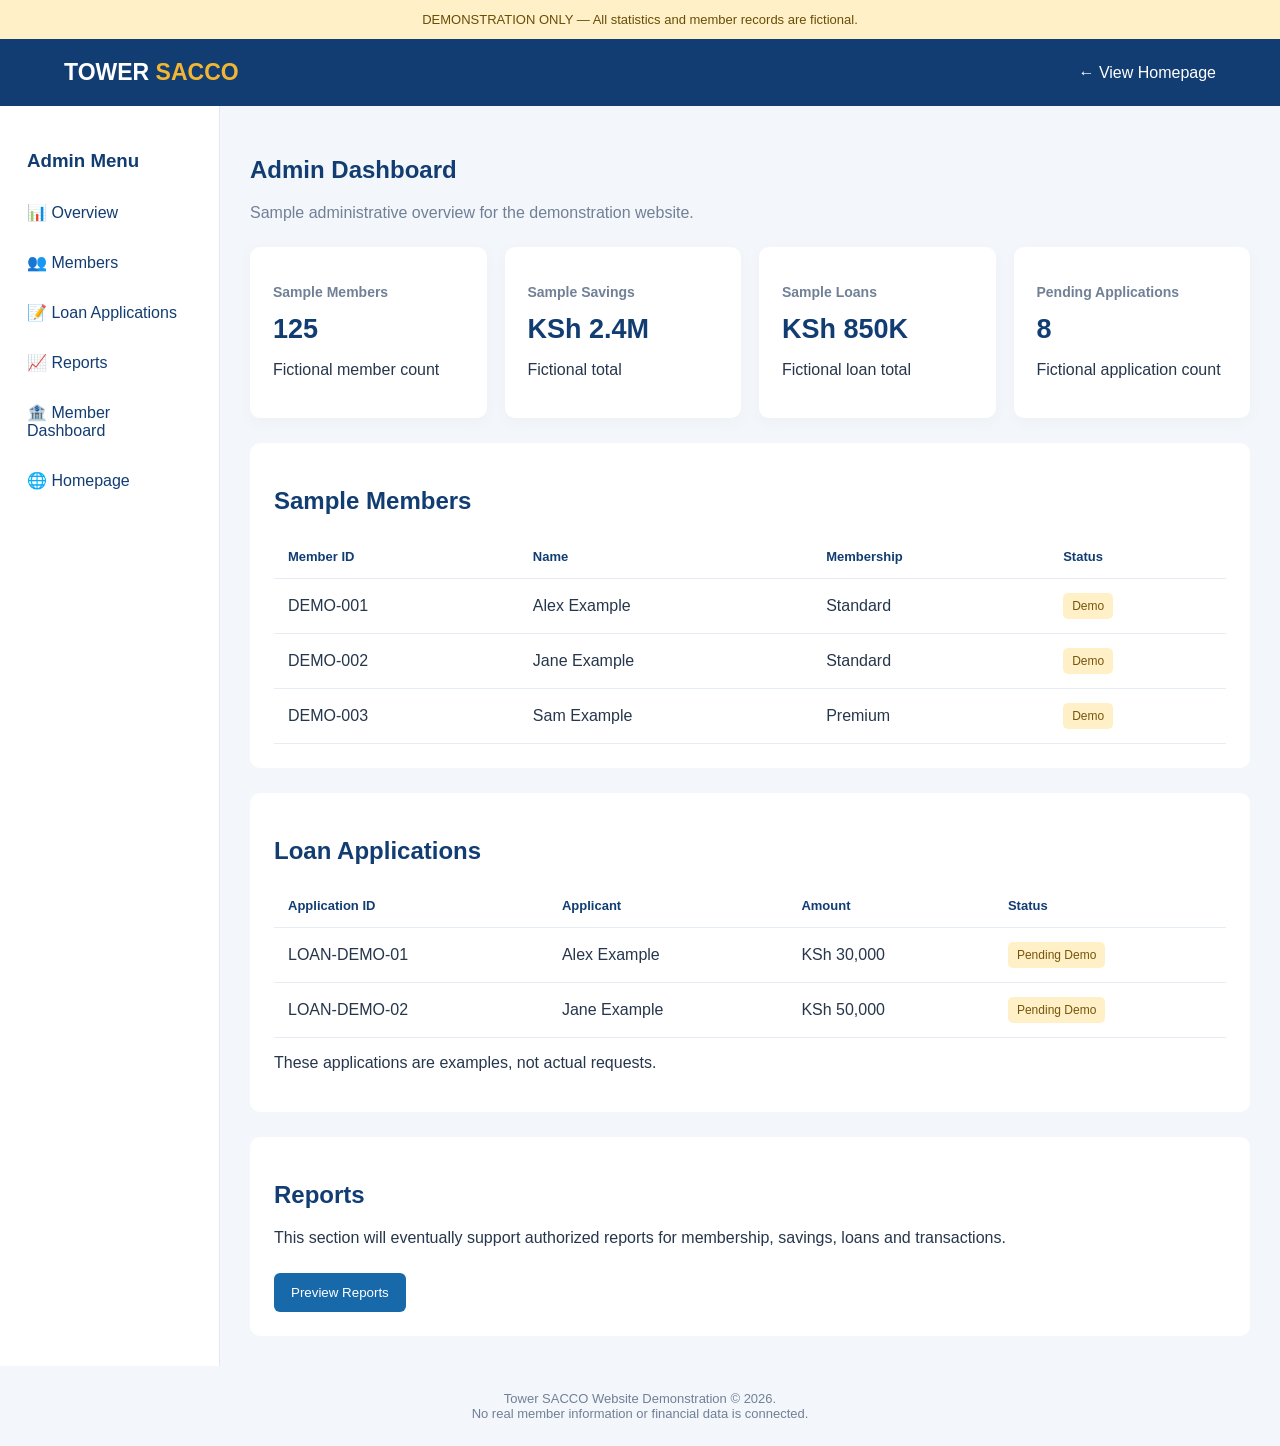
==== admin.html @ fac47a46 "Add demonstration admin dashboard" ====
<!DOCTYPE html>
<html lang="en">
<head>
<meta charset="UTF-8">
<meta name="viewport" content="width=device-width, initial-scale=1.0">
<title>Admin Dashboard | Tower SACCO Demo</title>

<style>
:root {
  --navy: #123d72;
  --blue: #1769aa;
  --gold: #f2b632;
  --bg: #f3f6fb;
  --white: #ffffff;
  --text: #26364b;
}

* {
  box-sizing: border-box;
}

body {
  margin: 0;
  font-family: Arial, sans-serif;
  background: var(--bg);
  color: var(--text);
}

header {
  background: var(--navy);
  color: white;
  padding: 20px 5%;
  display: flex;
  justify-content: space-between;
  align-items: center;
  flex-wrap: wrap;
  gap: 15px;
}

.logo {
  font-size: 23px;
  font-weight: bold;
}

.logo span {
  color: var(--gold);
}

header a {
  color: white;
  text-decoration: none;
}

.notice {
  background: #fff0c7;
  color: #684d08;
  text-align: center;
  padding: 12px;
  font-size: 13px;
}

.layout {
  display: grid;
  grid-template-columns: 220px minmax(0, 1fr);
  min-height: 85vh;
}

.sidebar {
  background: white;
  padding: 25px 15px;
  border-right: 1px solid #e1e8f0;
}

.sidebar h3 {
  color: var(--navy);
  padding-left: 12px;
}

.sidebar a {
  display: block;
  padding: 13px 12px;
  margin: 5px 0;
  border-radius: 6px;
  color: var(--navy);
  text-decoration: none;
}

.sidebar a:hover {
  background: #edf5ff;
}

main {
  padding: 30px;
  min-width: 0;
}

h1, h2 {
  color: var(--navy);
}

.subtitle {
  color: #718096;
}

.cards {
  display: grid;
  grid-template-columns: repeat(auto-fit, minmax(180px, 1fr));
  gap: 18px;
  margin: 25px 0;
}

.card {
  background: white;
  padding: 23px;
  border-radius: 10px;
  box-shadow: 0 4px 16px #00000008;
}

.card h3 {
  color: #718096;
  font-size: 14px;
}

.metric {
  font-size: 27px;
  font-weight: bold;
  color: var(--navy);
}

.panel {
  background: white;
  padding: 24px;
  border-radius: 10px;
  margin-top: 25px;
  overflow-x: auto;
}

table {
  width: 100%;
  border-collapse: collapse;
  min-width: 470px;
}

th, td {
  text-align: left;
  padding: 14px;
  border-bottom: 1px solid #e7edf4;
}

th {
  color: var(--navy);
  font-size: 13px;
}

.badge {
  display: inline-block;
  padding: 6px 9px;
  border-radius: 5px;
  background: #fff0c7;
  color: #76550b;
  font-size: 12px;
}

.button {
  display: inline-block;
  background: var(--blue);
  color: white;
  padding: 12px 17px;
  text-decoration: none;
  border-radius: 6px;
  margin-top: 10px;
  border: 0;
  cursor: pointer;
}

footer {
  text-align: center;
  padding: 25px;
  color: #718096;
  font-size: 13px;
}

@media (max-width: 700px) {
  .layout {
    grid-template-columns: 1fr;
  }

  .sidebar {
    border-right: 0;
    border-bottom: 1px solid #e1e8f0;
  }

  .sidebar a {
    display: inline-block;
  }

  main {
    padding: 18px;
  }
}
</style>
</head>

<body>

<div class="notice">
DEMONSTRATION ONLY — All statistics and member records are fictional.
</div>

<header>
  <div class="logo">TOWER <span>SACCO</span></div>
  <a href="index.html">← View Homepage</a>
</header>

<div class="layout">

  <aside class="sidebar">
    <h3>Admin Menu</h3>

    <a href="#overview">📊 Overview</a>
    <a href="#members">👥 Members</a>
    <a href="#loans">📝 Loan Applications</a>
    <a href="#reports">📈 Reports</a>
    <a href="dashboard.html">🏦 Member Dashboard</a>
    <a href="index.html">🌐 Homepage</a>
  </aside>

  <main>

    <section id="overview">
      <h1>Admin Dashboard</h1>
      <p class="subtitle">
        Sample administrative overview for the demonstration website.
      </p>

      <div class="cards">

        <div class="card">
          <h3>Sample Members</h3>
          <div class="metric">125</div>
          <p>Fictional member count</p>
        </div>

        <div class="card">
          <h3>Sample Savings</h3>
          <div class="metric">KSh 2.4M</div>
          <p>Fictional total</p>
        </div>

        <div class="card">
          <h3>Sample Loans</h3>
          <div class="metric">KSh 850K</div>
          <p>Fictional loan total</p>
        </div>

        <div class="card">
          <h3>Pending Applications</h3>
          <div class="metric">8</div>
          <p>Fictional application count</p>
        </div>

      </div>
    </section>

    <section class="panel" id="members">
      <h2>Sample Members</h2>

      <table>
        <thead>
          <tr>
            <th>Member ID</th>
            <th>Name</th>
            <th>Membership</th>
            <th>Status</th>
          </tr>
        </thead>

        <tbody>
          <tr>
            <td>DEMO-001</td>
            <td>Alex Example</td>
            <td>Standard</td>
            <td><span class="badge">Demo</span></td>
          </tr>

          <tr>
            <td>DEMO-002</td>
            <td>Jane Example</td>
            <td>Standard</td>
            <td><span class="badge">Demo</span></td>
          </tr>

          <tr>
            <td>DEMO-003</td>
            <td>Sam Example</td>
            <td>Premium</td>
            <td><span class="badge">Demo</span></td>
          </tr>
        </tbody>
      </table>
    </section>

    <section class="panel" id="loans">
      <h2>Loan Applications</h2>

      <table>
        <thead>
          <tr>
            <th>Application ID</th>
            <th>Applicant</th>
            <th>Amount</th>
            <th>Status</th>
          </tr>
        </thead>

        <tbody>
          <tr>
            <td>LOAN-DEMO-01</td>
            <td>Alex Example</td>
            <td>KSh 30,000</td>
            <td><span class="badge">Pending Demo</span></td>
          </tr>

          <tr>
            <td>LOAN-DEMO-02</td>
            <td>Jane Example</td>
            <td>KSh 50,000</td>
            <td><span class="badge">Pending Demo</span></td>
          </tr>
        </tbody>
      </table>

      <p>These applications are examples, not actual requests.</p>
    </section>

    <section class="panel" id="reports">
      <h2>Reports</h2>

      <p>
        This section will eventually support authorized reports for
        membership, savings, loans and transactions.
      </p>

      <button class="button" onclick="alert('Reports require a connected database. No real report was generated.')">
        Preview Reports
      </button>
    </section>

  </main>
</div>

<footer>
  Tower SACCO Website Demonstration © 2026.
  <br>
  No real member information or financial data is connected.
</footer>

</body>
</html>
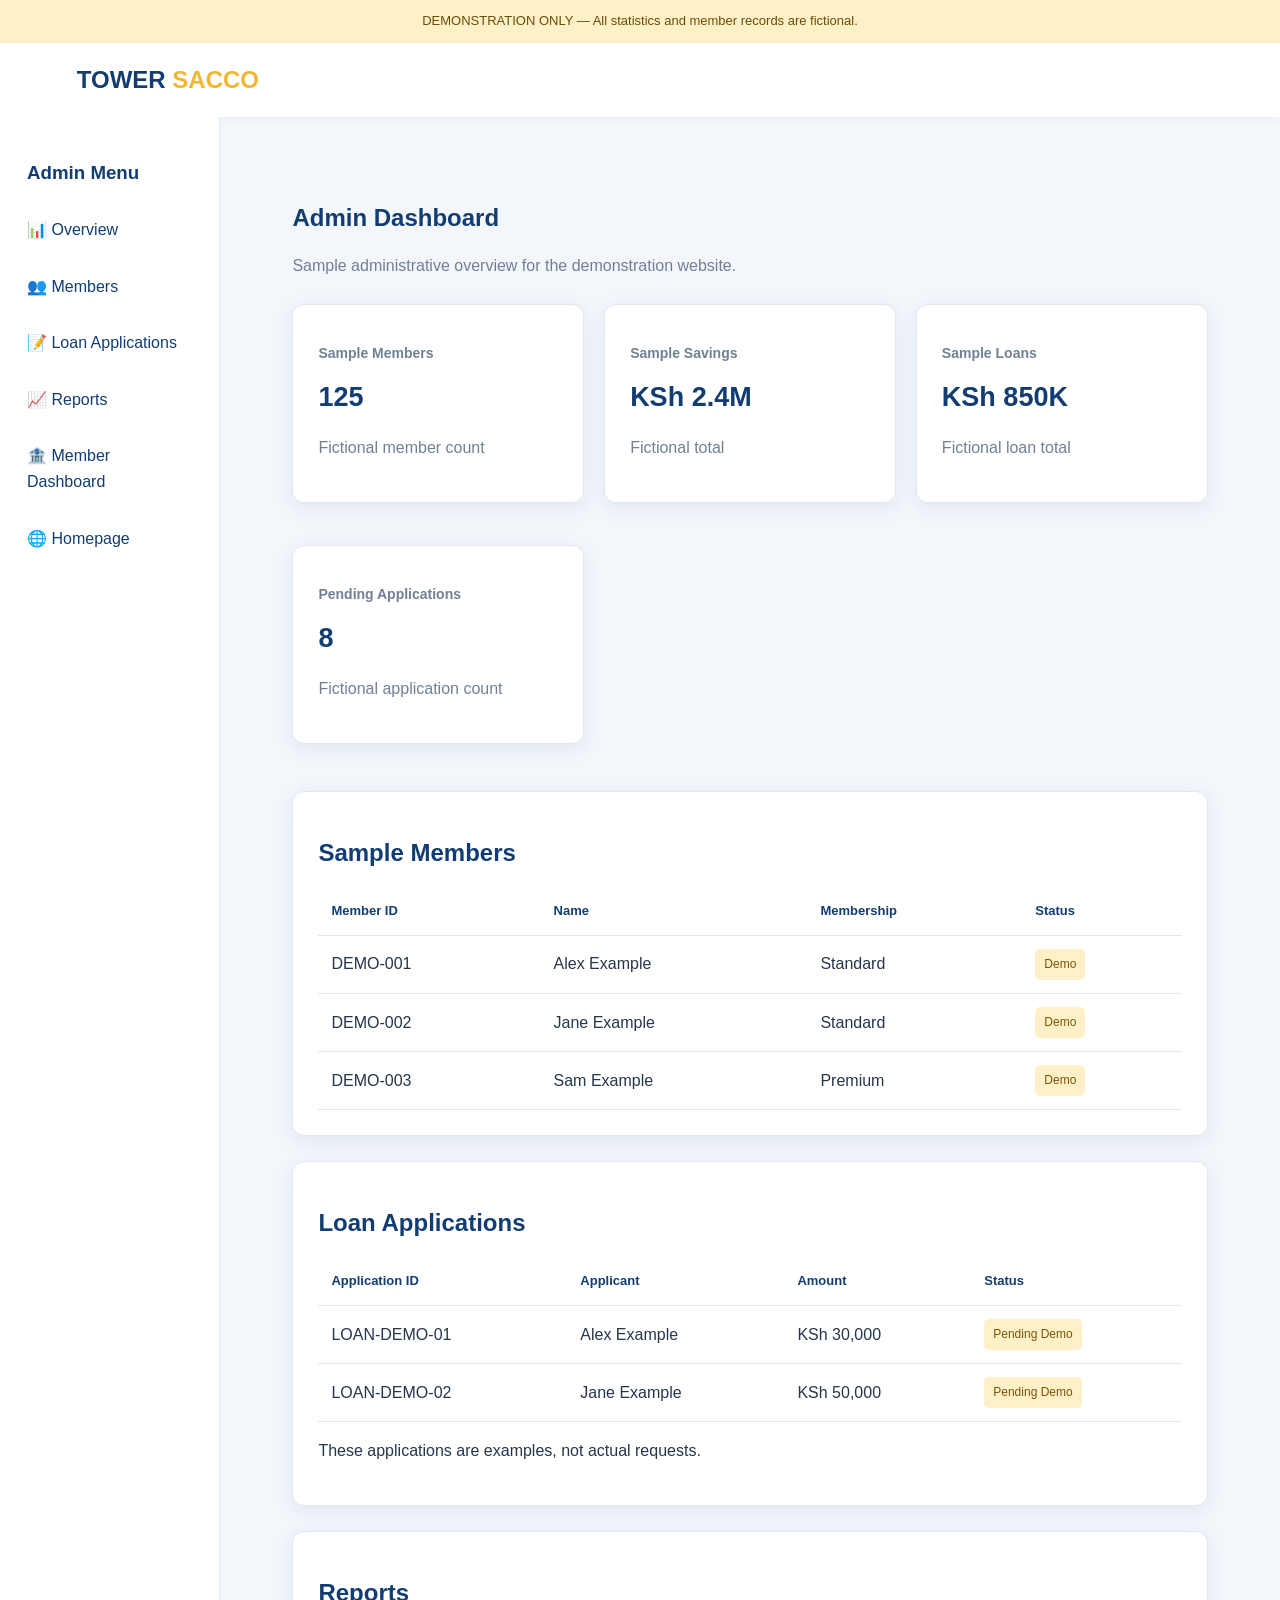
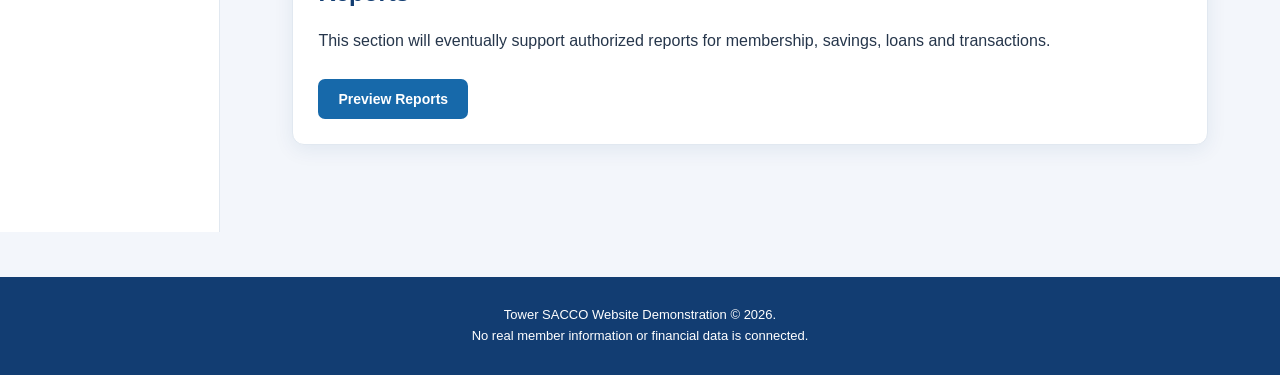
==== commit 2abe12ea: "Connect shared stylesheet to website pages" ====
--- a/admin.html
+++ b/admin.html
@@ -199,6 +199,7 @@
   }
 }
 </style>
+    <link rel="stylesheet" href="style.css">
 </head>
 
 <body>
--- a/style.css
+++ b/style.css
@@ -0,0 +1,230 @@
+:root {
+  --primary: #123d72;
+  --secondary: #1769aa;
+  --accent: #f2b632;
+  --background: #f3f6fb;
+  --surface: #ffffff;
+  --text: #26364b;
+  --muted: #718096;
+  --border: #e1e8f0;
+  --radius: 12px;
+  --shadow: 0 5px 20px rgba(18, 61, 114, 0.08);
+}
+
+* {
+  box-sizing: border-box;
+}
+
+html {
+  scroll-behavior: smooth;
+}
+
+body {
+  margin: 0;
+  font-family: Arial, Helvetica, sans-serif;
+  background: var(--background);
+  color: var(--text);
+  line-height: 1.6;
+}
+
+img {
+  max-width: 100%;
+  height: auto;
+}
+
+a {
+  color: var(--secondary);
+}
+
+header {
+  background: var(--surface);
+  padding: 18px 6%;
+  display: flex;
+  align-items: center;
+  justify-content: space-between;
+  flex-wrap: wrap;
+  gap: 18px;
+  box-shadow: 0 2px 12px rgba(0, 0, 0, 0.04);
+}
+
+.logo,
+.brand {
+  font-size: 24px;
+  font-weight: 800;
+  color: var(--primary);
+  text-decoration: none;
+}
+
+.logo span,
+.brand span {
+  color: var(--accent);
+}
+
+nav {
+  display: flex;
+  flex-wrap: wrap;
+  align-items: center;
+  gap: 18px;
+}
+
+nav a {
+  color: var(--primary);
+  font-size: 14px;
+  font-weight: 700;
+  text-decoration: none;
+}
+
+nav a:hover {
+  color: var(--secondary);
+}
+
+main,
+.container {
+  width: min(1150px, 92%);
+  margin: 35px auto;
+}
+
+h1,
+h2,
+h3 {
+  color: var(--primary);
+  line-height: 1.3;
+}
+
+button,
+.button {
+  display: inline-block;
+  padding: 12px 20px;
+  border: 0;
+  border-radius: 7px;
+  background: var(--secondary);
+  color: white;
+  text-decoration: none;
+  font-size: 14px;
+  font-weight: 700;
+  cursor: pointer;
+  transition: transform 0.2s, opacity 0.2s;
+}
+
+button:hover,
+.button:hover {
+  transform: translateY(-1px);
+  opacity: 0.92;
+}
+
+.button-gold {
+  background: var(--accent);
+  color: #17263a;
+}
+
+.card,
+.panel,
+.info,
+.section {
+  background: var(--surface);
+  padding: 25px;
+  margin-bottom: 22px;
+  border: 1px solid var(--border);
+  border-radius: var(--radius);
+  box-shadow: var(--shadow);
+}
+
+.cards {
+  display: grid;
+  grid-template-columns: repeat(auto-fit, minmax(220px, 1fr));
+  gap: 20px;
+}
+
+.card p {
+  color: var(--muted);
+}
+
+label {
+  display: block;
+  margin: 16px 0 6px;
+  font-weight: 700;
+  font-size: 14px;
+}
+
+input,
+select,
+textarea {
+  width: 100%;
+  padding: 12px;
+  border: 1px solid #cbd5e1;
+  border-radius: 7px;
+  background: white;
+  color: var(--text);
+  font: inherit;
+}
+
+input:focus,
+select:focus,
+textarea:focus {
+  outline: 2px solid #93c5fd;
+  border-color: var(--secondary);
+}
+
+table {
+  width: 100%;
+  border-collapse: collapse;
+}
+
+th,
+td {
+  padding: 13px;
+  border-bottom: 1px solid var(--border);
+  text-align: left;
+}
+
+th {
+  color: var(--primary);
+}
+
+.notice {
+  padding: 11px 16px;
+  background: #fff0c7;
+  color: #684d08;
+  text-align: center;
+  font-size: 13px;
+}
+
+footer {
+  margin-top: 45px;
+  padding: 28px 6%;
+  background: var(--primary);
+  color: white;
+  text-align: center;
+  font-size: 13px;
+}
+
+footer a {
+  color: white;
+}
+
+@media (max-width: 650px) {
+  header {
+    padding: 18px 5%;
+  }
+
+  nav {
+    gap: 12px;
+  }
+
+  main,
+  .container {
+    width: 92%;
+    margin: 24px auto;
+  }
+
+  .card,
+  .panel,
+  .info,
+  .section {
+    padding: 19px;
+  }
+
+  table {
+    min-width: 480px;
+  }
+}
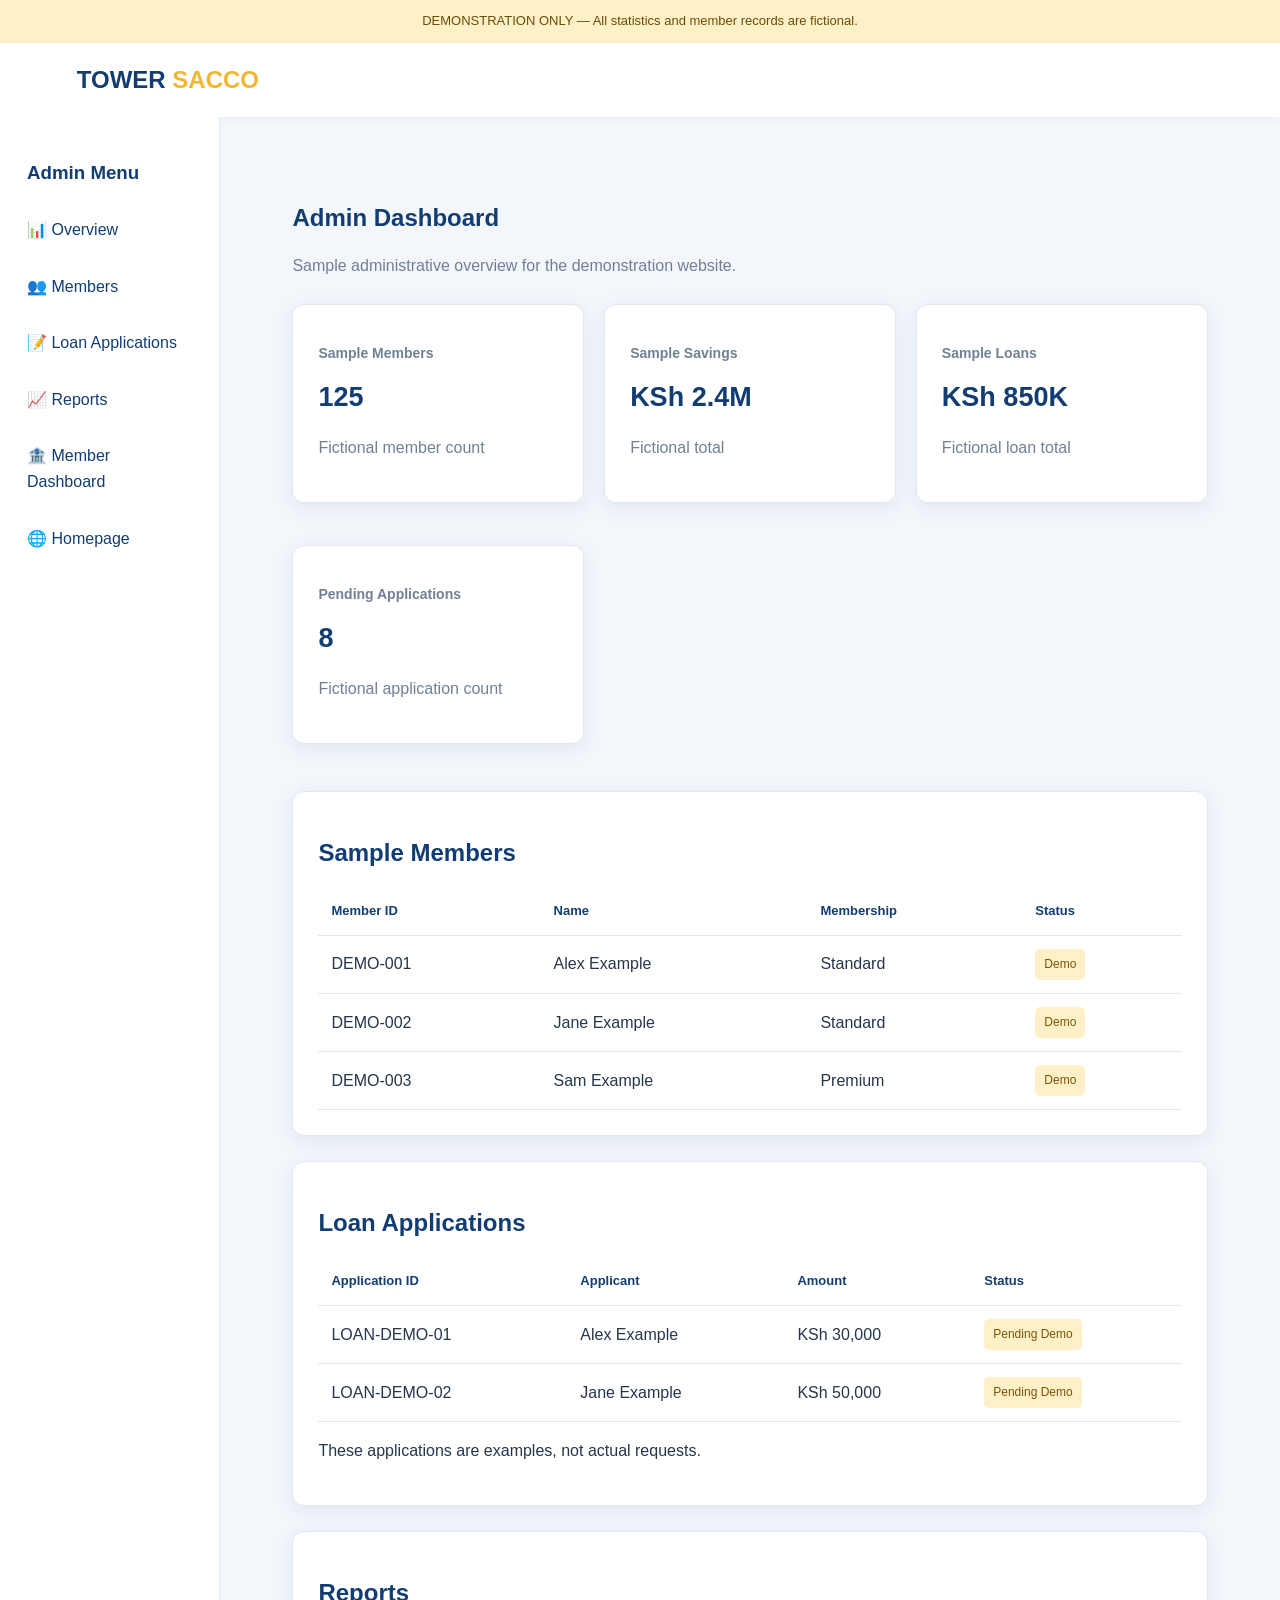
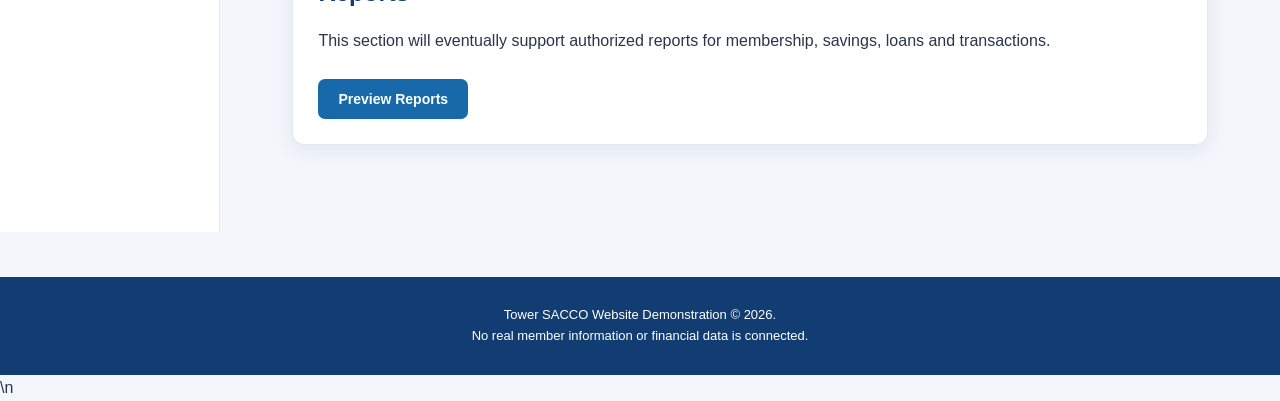
==== commit 95e6684a: "Add responsive mobile navigation" ====
--- a/admin.html
+++ b/admin.html
@@ -356,5 +356,51 @@
   No real member information or financial data is connected.
 </footer>
 
-</body>
+
+<script>
+document.addEventListener("DOMContentLoaded", function () {
+    const nav = document.querySelector("nav");
+    if (!nav) return;
+
+    const header = nav.parentElement;
+    if (!header) return;
+
+    const button = document.createElement("button");
+    button.className = "mobile-menu-toggle";
+    button.textContent = "☰ Menu";
+    button.setAttribute("aria-expanded", "false");
+    button.style.display = "none";
+    button.style.margin = "10px 0";
+    button.style.padding = "10px 16px";
+    button.style.border = "0";
+    button.style.borderRadius = "8px";
+    button.style.cursor = "pointer";
+
+    header.insertBefore(button, nav);
+
+    function updateMenu() {
+        if (window.innerWidth <= 650) {
+            button.style.display = "inline-block";
+            nav.style.display = button.getAttribute("aria-expanded") === "true" ? "flex" : "none";
+            nav.style.flexDirection = "column";
+            nav.style.alignItems = "flex-start";
+        } else {
+            button.style.display = "none";
+            nav.style.display = "";
+            nav.style.flexDirection = "";
+            nav.style.alignItems = "";
+        }
+    }
+
+    button.addEventListener("click", function () {
+        const open = button.getAttribute("aria-expanded") !== "true";
+        button.setAttribute("aria-expanded", String(open));
+        updateMenu();
+    });
+
+    window.addEventListener("resize", updateMenu);
+    updateMenu();
+});
+</script>
+\n</body>
 </html>
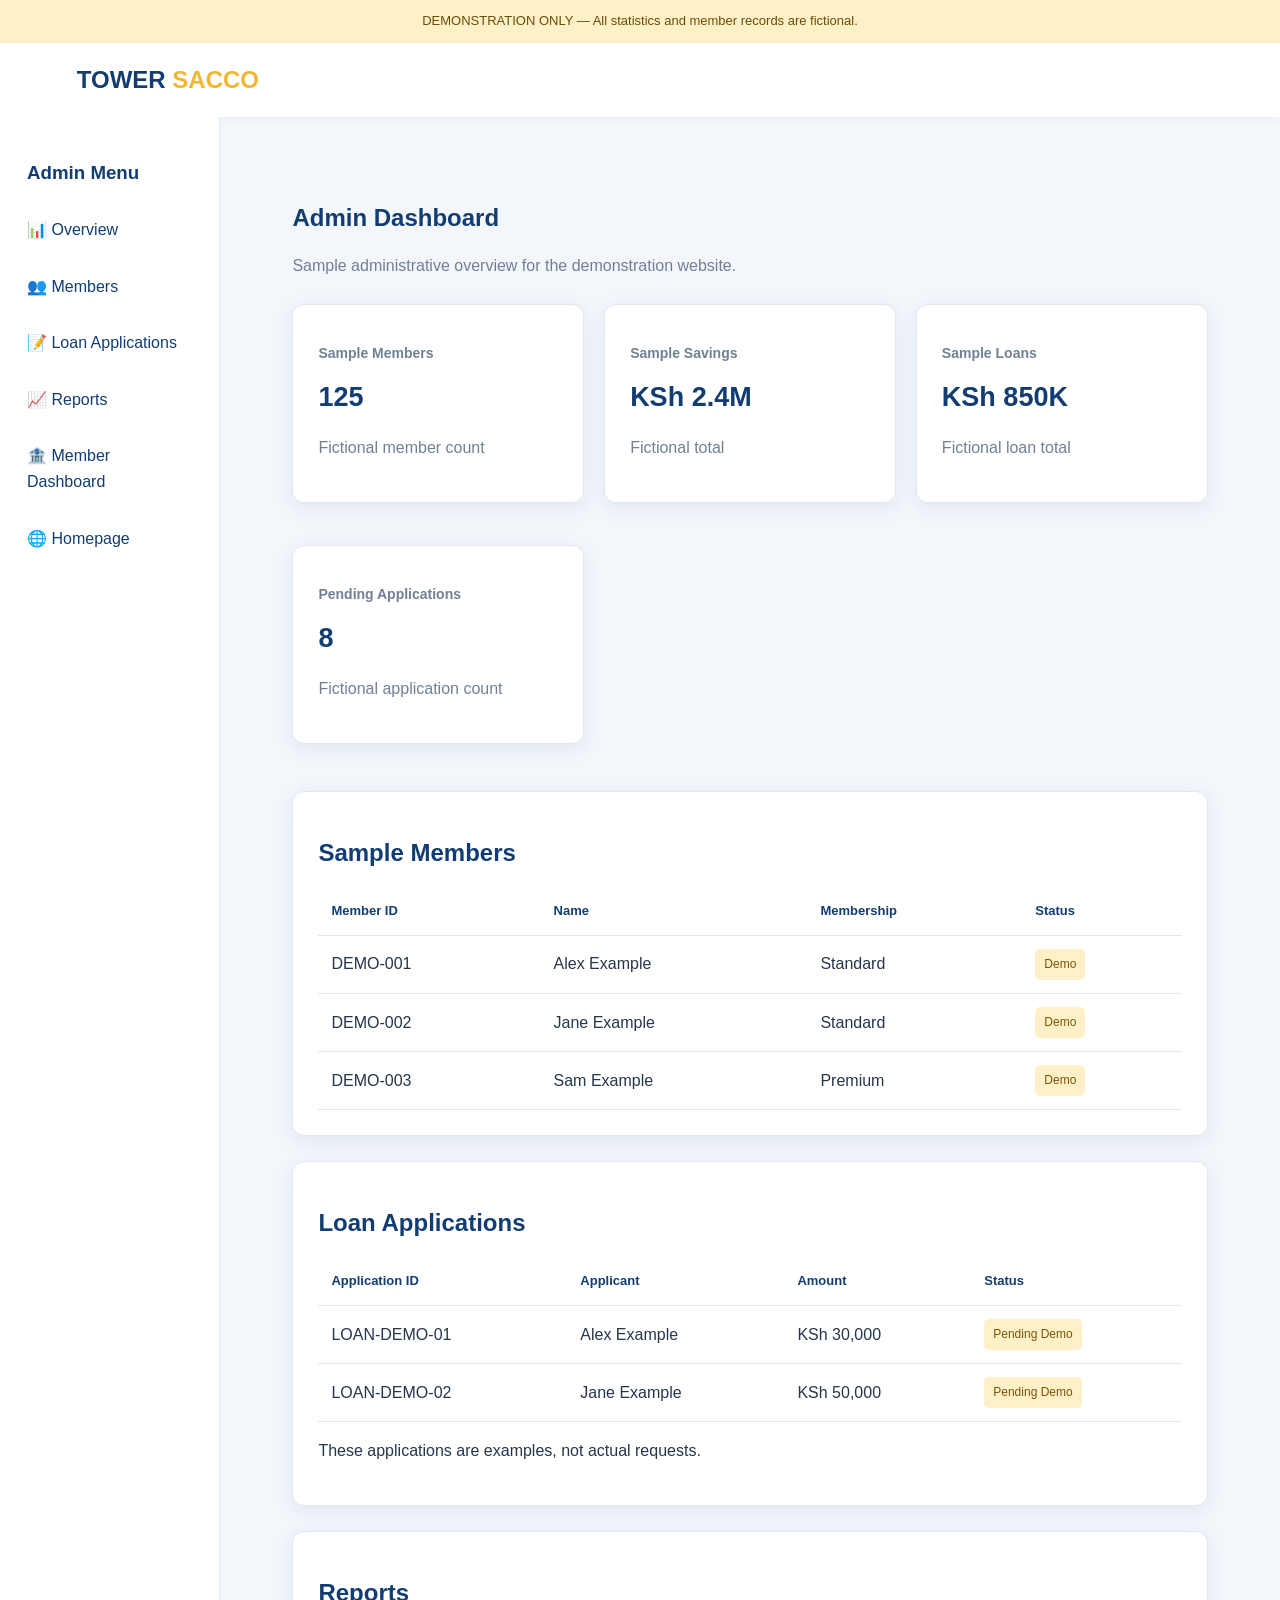
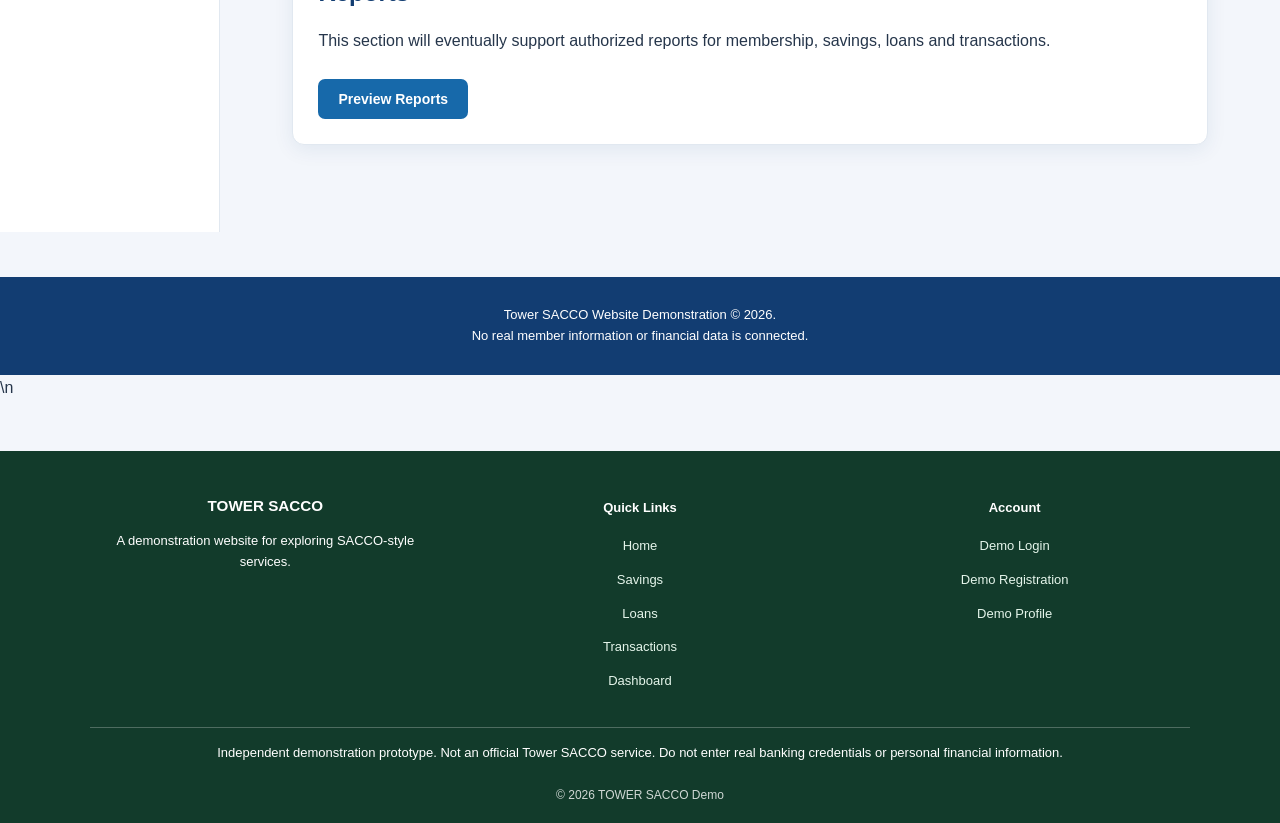
==== commit 99617beb: "Add professional footer and quick links" ====
--- a/admin.html
+++ b/admin.html
@@ -402,5 +402,34 @@
     updateMenu();
 });
 </script>
-\n</body>
+\n
+<footer class="site-footer">
+  <div class="footer-content">
+    <div>
+      <h3>TOWER SACCO</h3>
+      <p>A demonstration website for exploring SACCO-style services.</p>
+    </div>
+    <div>
+      <h4>Quick Links</h4>
+      <p><a href="index.html">Home</a></p>
+      <p><a href="savings.html">Savings</a></p>
+      <p><a href="loans.html">Loans</a></p>
+      <p><a href="transactions.html">Transactions</a></p>
+      <p><a href="dashboard.html">Dashboard</a></p>
+    </div>
+    <div>
+      <h4>Account</h4>
+      <p><a href="login.html">Demo Login</a></p>
+      <p><a href="signup.html">Demo Registration</a></p>
+      <p><a href="profile.html">Demo Profile</a></p>
+    </div>
+  </div>
+  <p class="footer-notice">
+    Independent demonstration prototype. Not an official Tower SACCO service.
+    Do not enter real banking credentials or personal financial information.
+  </p>
+  <p class="footer-copy">&copy; 2026 TOWER SACCO Demo</p>
+</footer>
+
+</body>
 </html>
--- a/style.css
+++ b/style.css
@@ -228,3 +228,32 @@
     min-width: 480px;
   }
 }
+
+
+.site-footer {
+  margin-top: 50px;
+  padding: 30px 20px 18px;
+  background: #123b2b;
+  color: #fff;
+}
+.footer-content {
+  max-width: 1100px;
+  margin: auto;
+  display: grid;
+  grid-template-columns: repeat(auto-fit, minmax(190px, 1fr));
+  gap: 24px;
+}
+.site-footer h3, .site-footer h4 { color: #fff; }
+.site-footer a { color: #e5f5eb; text-decoration: none; }
+.site-footer a:hover { text-decoration: underline; }
+.footer-notice, .footer-copy {
+  max-width: 1100px;
+  margin: 22px auto 0;
+  line-height: 1.6;
+}
+.footer-notice {
+  padding-top: 15px;
+  border-top: 1px solid rgba(255,255,255,.25);
+  font-size: 13px;
+}
+.footer-copy { font-size: 12px; opacity: .8; }
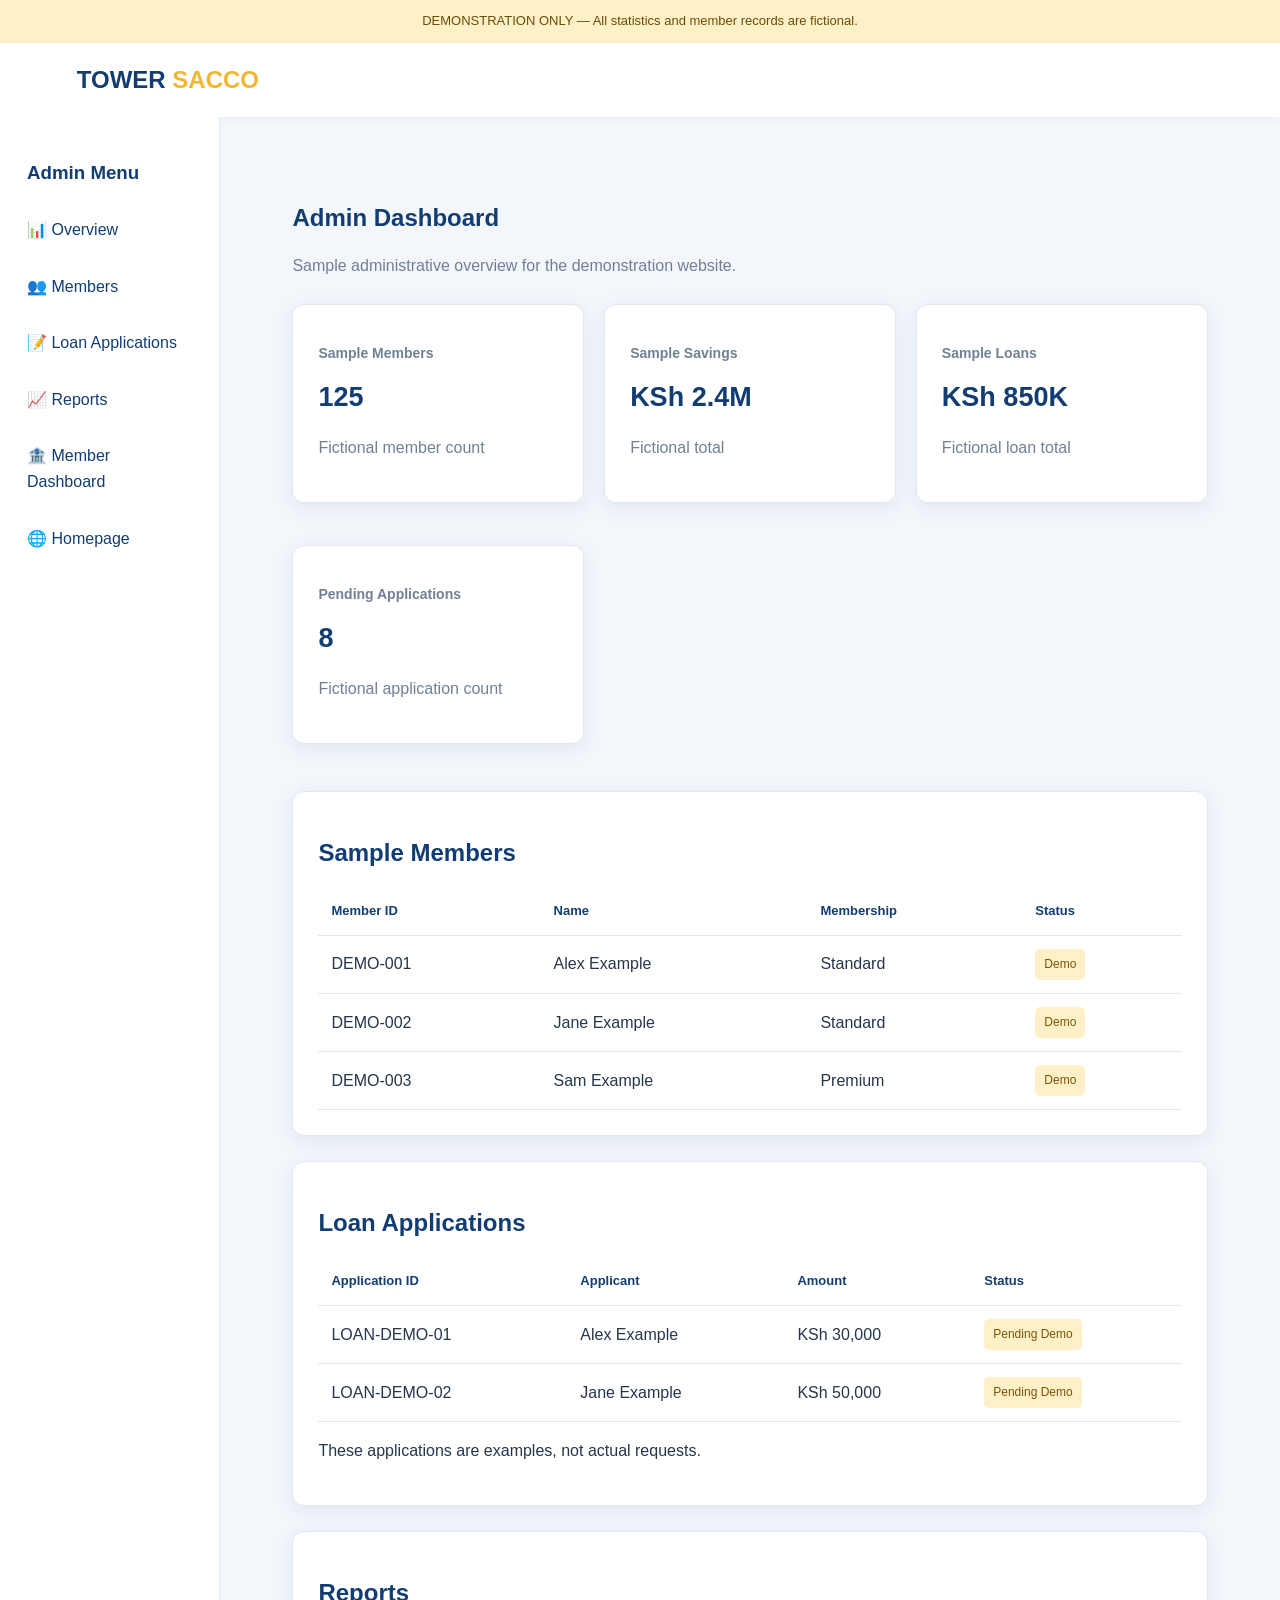
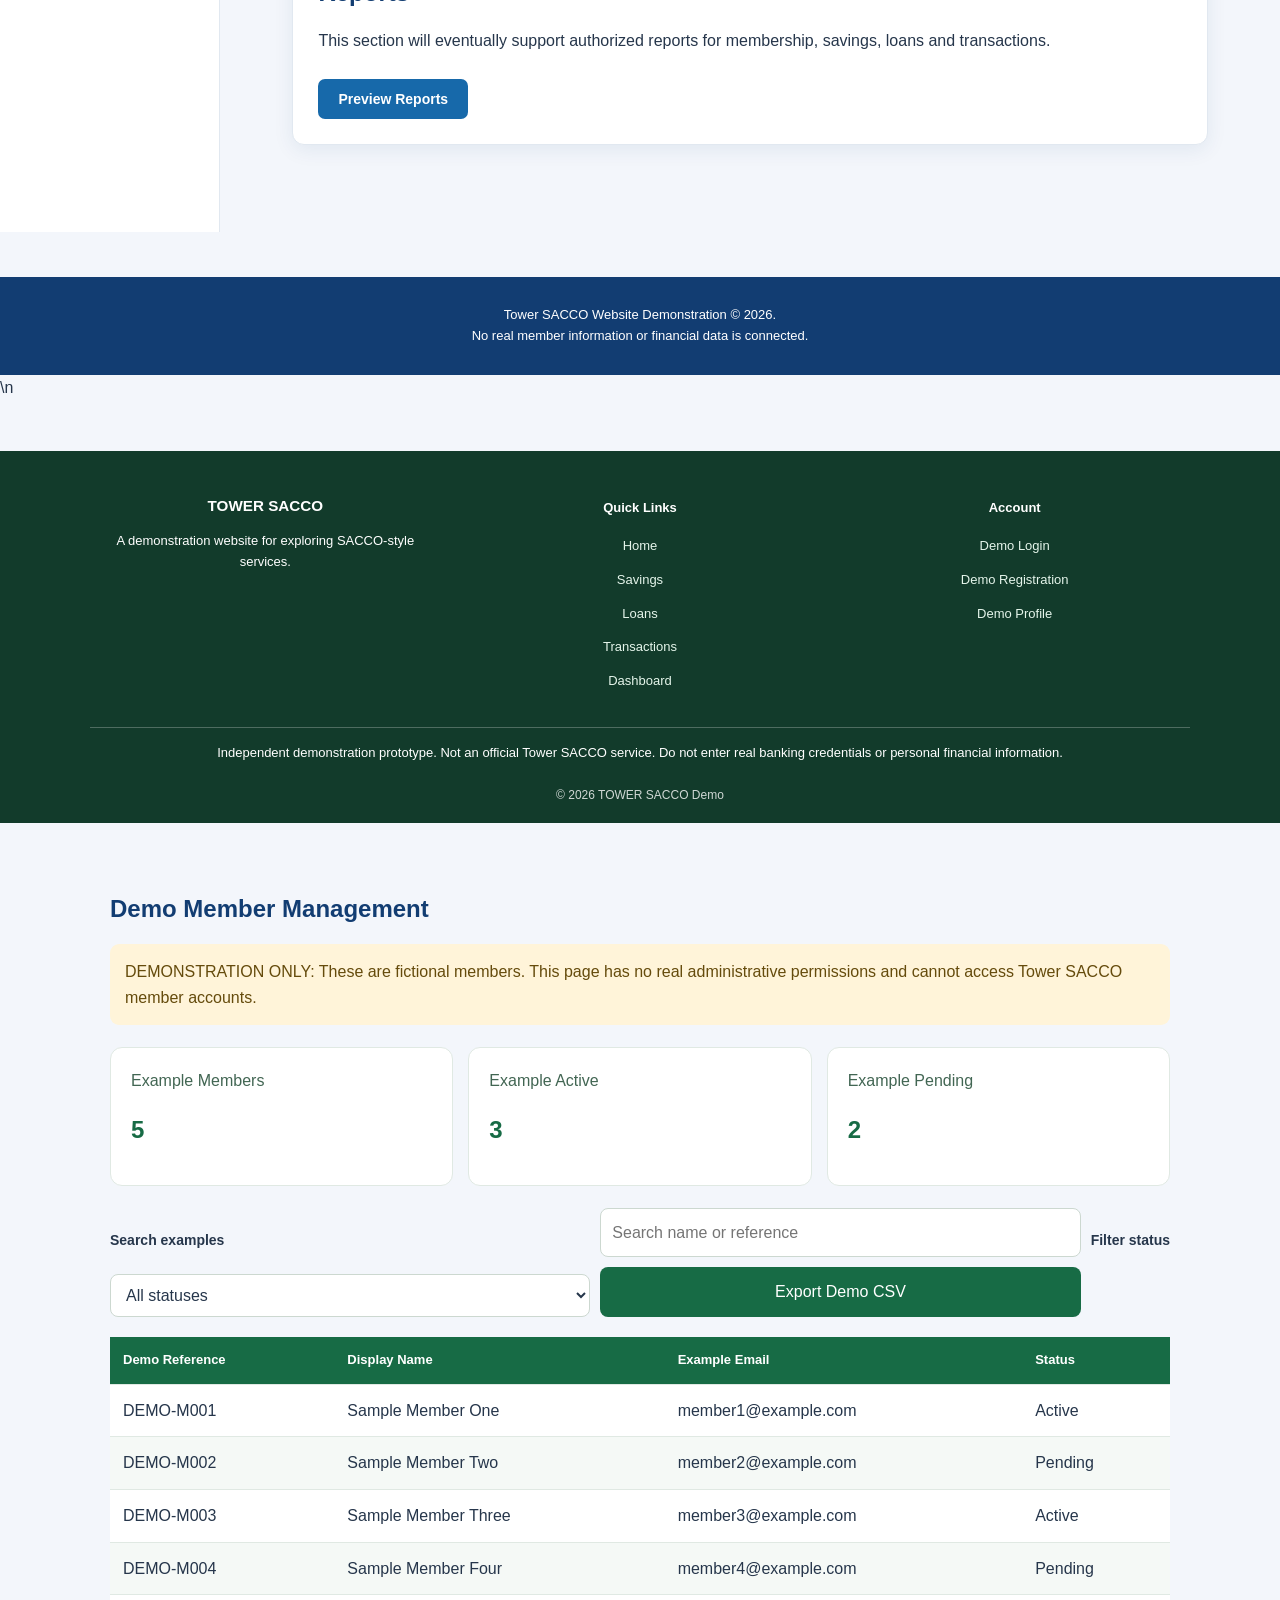
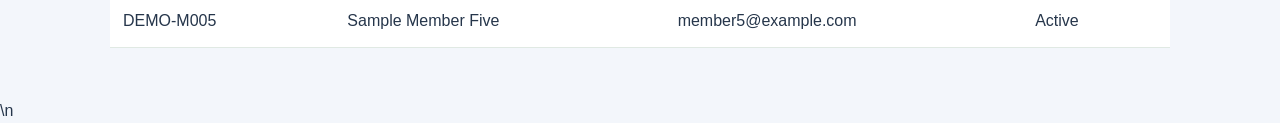
==== commit 9e18d76b: "Add searchable demo admin member table" ====
--- a/admin.html
+++ b/admin.html
@@ -431,5 +431,152 @@
   <p class="footer-copy">&copy; 2026 TOWER SACCO Demo</p>
 </footer>
 
-</body>
+
+<section id="demo-admin-tools" class="admin-tools">
+  <h1>Demo Member Management</h1>
+
+  <div class="admin-notice">
+    DEMONSTRATION ONLY: These are fictional members. This page has no real
+    administrative permissions and cannot access Tower SACCO member accounts.
+  </div>
+
+  <div class="admin-summary">
+    <article><span>Example Members</span><h2 id="admin-member-count">0</h2></article>
+    <article><span>Example Active</span><h2 id="admin-active-count">0</h2></article>
+    <article><span>Example Pending</span><h2 id="admin-pending-count">0</h2></article>
+  </div>
+
+  <div class="admin-controls">
+    <label for="admin-search">Search examples</label>
+    <input id="admin-search" type="search" placeholder="Search name or reference">
+
+    <label for="admin-status-filter">Filter status</label>
+    <select id="admin-status-filter">
+      <option value="all">All statuses</option>
+      <option value="Active">Active</option>
+      <option value="Pending">Pending</option>
+    </select>
+
+    <button id="admin-export" type="button">Export Demo CSV</button>
+  </div>
+
+  <div class="admin-table-wrap">
+    <table class="admin-members-table">
+      <thead>
+        <tr><th>Demo Reference</th><th>Display Name</th><th>Example Email</th><th>Status</th></tr>
+      </thead>
+      <tbody id="admin-members-rows"></tbody>
+    </table>
+  </div>
+  <p id="admin-empty" hidden>No example members match your search.</p>
+</section>
+
+<style>
+.admin-tools { max-width: 1100px; margin: 30px auto; padding: 20px; }
+.admin-notice {
+  margin: 18px 0; padding: 15px; border-radius: 9px;
+  background: #fff4d9; color: #654b0c; line-height: 1.6;
+}
+.admin-summary {
+  display: grid; grid-template-columns: repeat(auto-fit, minmax(170px, 1fr));
+  gap: 15px; margin: 22px 0;
+}
+.admin-summary article {
+  padding: 20px; border: 1px solid #e0e9e3; border-radius: 12px; background: #fff;
+}
+.admin-summary span { color: #426653; }
+.admin-summary h2 { color: #176b45; }
+.admin-controls {
+  display: grid; grid-template-columns: 1fr 1fr auto; gap: 10px; align-items: end;
+  margin: 20px 0;
+}
+.admin-controls label { font-weight: 600; }
+.admin-controls input, .admin-controls select {
+  box-sizing: border-box; width: 100%; padding: 11px;
+  border: 1px solid #ccd8d0; border-radius: 8px; font: inherit;
+}
+.admin-controls button {
+  padding: 12px; border: 0; border-radius: 8px;
+  background: #176b45; color: #fff; font: inherit; cursor: pointer;
+}
+.admin-table-wrap { overflow-x: auto; }
+.admin-members-table { width: 100%; border-collapse: collapse; background: #fff; }
+.admin-members-table th, .admin-members-table td {
+  padding: 13px; text-align: left; border-bottom: 1px solid #e0e9e3;
+}
+.admin-members-table th { background: #176b45; color: #fff; }
+.admin-members-table tr:nth-child(even) { background: #f5f9f6; }
+@media(max-width:700px) { .admin-controls { grid-template-columns: 1fr; } }
+</style>
+
+<script>
+(function () {
+  const members = [
+    {ref:"DEMO-M001", name:"Sample Member One", email:"member1@example.com", status:"Active"},
+    {ref:"DEMO-M002", name:"Sample Member Two", email:"member2@example.com", status:"Pending"},
+    {ref:"DEMO-M003", name:"Sample Member Three", email:"member3@example.com", status:"Active"},
+    {ref:"DEMO-M004", name:"Sample Member Four", email:"member4@example.com", status:"Pending"},
+    {ref:"DEMO-M005", name:"Sample Member Five", email:"member5@example.com", status:"Active"}
+  ];
+
+  const search = document.getElementById("admin-search");
+  const filter = document.getElementById("admin-status-filter");
+  const rows = document.getElementById("admin-members-rows");
+  const empty = document.getElementById("admin-empty");
+
+  document.getElementById("admin-member-count").textContent = members.length;
+  document.getElementById("admin-active-count").textContent =
+    members.filter(m => m.status === "Active").length;
+  document.getElementById("admin-pending-count").textContent =
+    members.filter(m => m.status === "Pending").length;
+
+  function visibleMembers() {
+    const query = search.value.trim().toLowerCase();
+    return members.filter(m =>
+      [m.ref, m.name, m.email, m.status].join(" ").toLowerCase().includes(query) &&
+      (filter.value === "all" || m.status === filter.value)
+    );
+  }
+
+  function render() {
+    rows.replaceChildren();
+    const data = visibleMembers();
+
+    data.forEach(member => {
+      const tr = document.createElement("tr");
+      [member.ref, member.name, member.email, member.status].forEach(value => {
+        const td = document.createElement("td");
+        td.textContent = value;
+        tr.appendChild(td);
+      });
+      rows.appendChild(tr);
+    });
+
+    empty.hidden = data.length !== 0;
+  }
+
+  search.addEventListener("input", render);
+  filter.addEventListener("change", render);
+
+  document.getElementById("admin-export").addEventListener("click", function () {
+    const data = visibleMembers();
+    const cell = value => '"' + String(value).replace(/"/g, '""') + '"';
+    const csv = [
+      ["Reference", "Display Name", "Example Email", "Status"],
+      ...data.map(m => [m.ref, m.name, m.email, m.status])
+    ].map(row => row.map(cell).join(",")).join("\r\n");
+
+    const blob = new Blob(["\uFEFF" + csv], {type:"text/csv;charset=utf-8;"});
+    const url = URL.createObjectURL(blob);
+    const link = document.createElement("a");
+    link.href = url;
+    link.download = "tower-sacco-demo-members.csv";
+    link.click();
+    URL.revokeObjectURL(url);
+  });
+
+  render();
+})();
+</script>
+\n</body>
 </html>
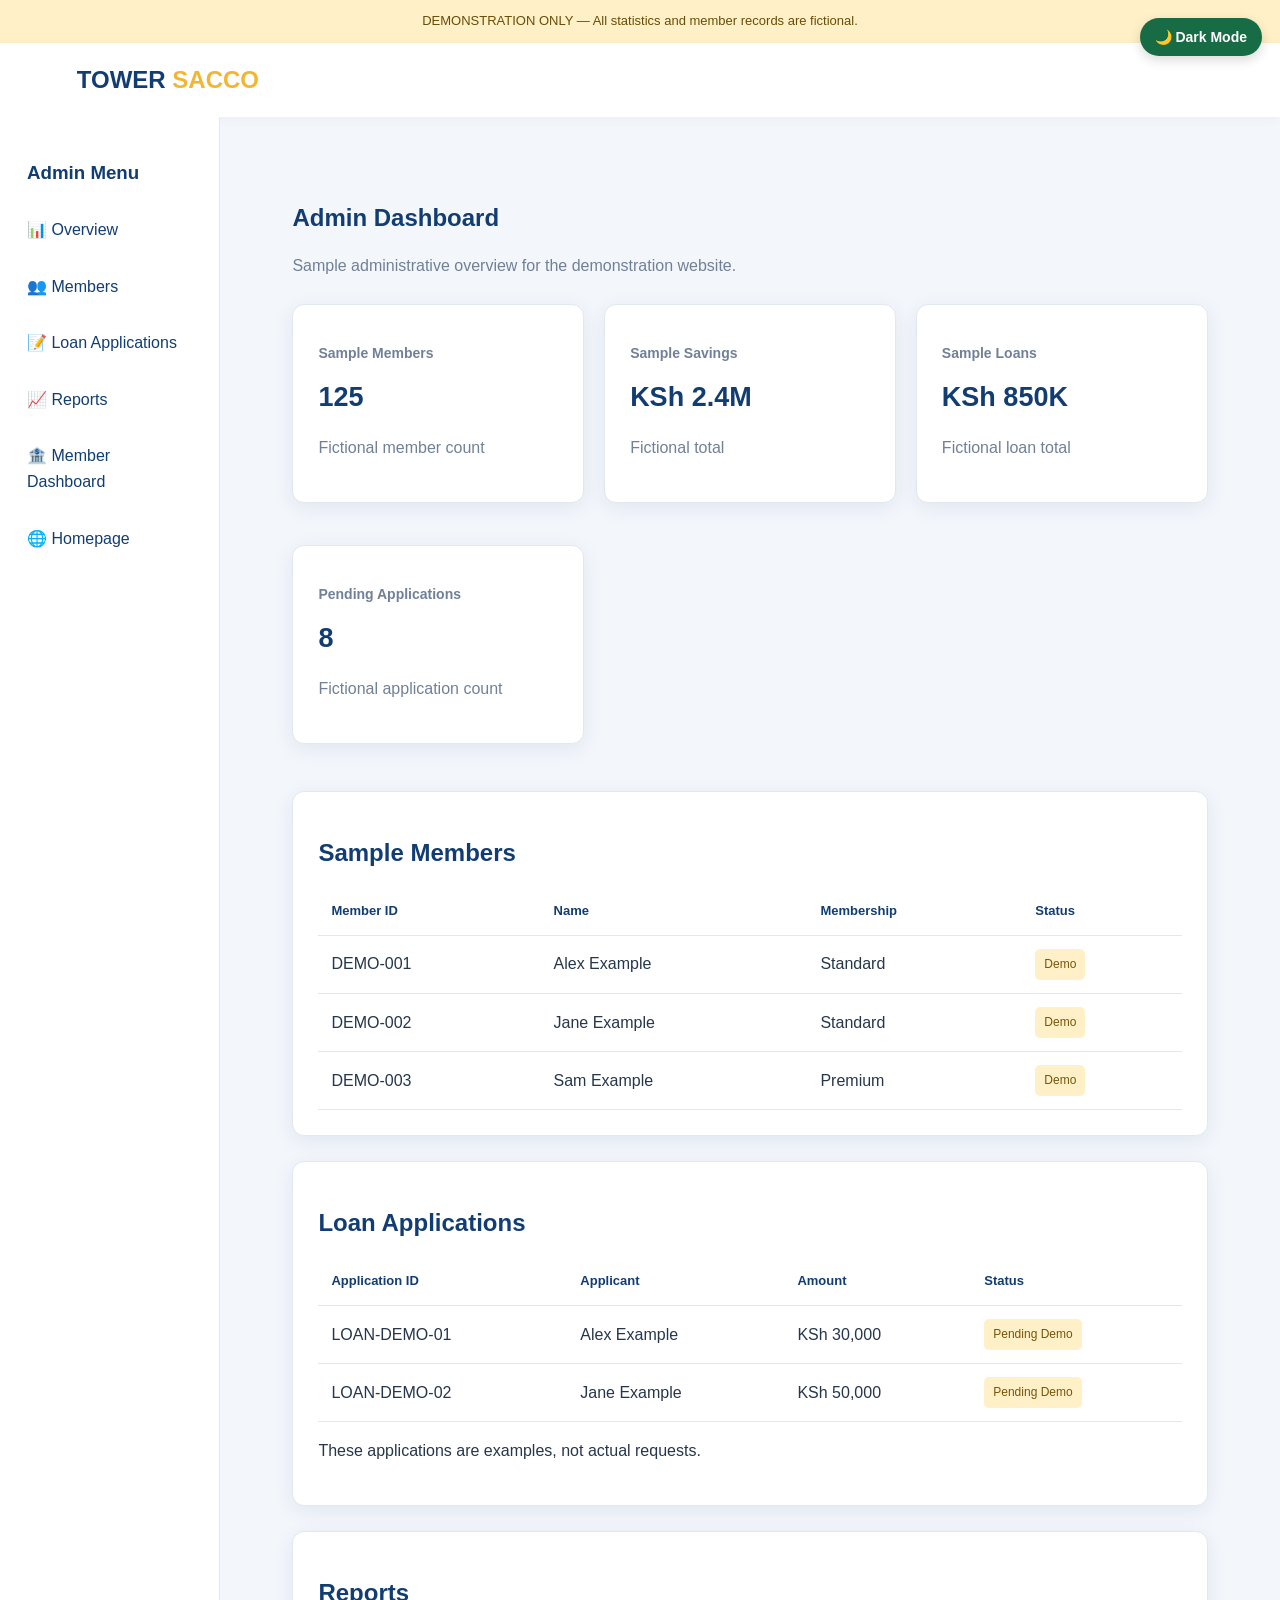
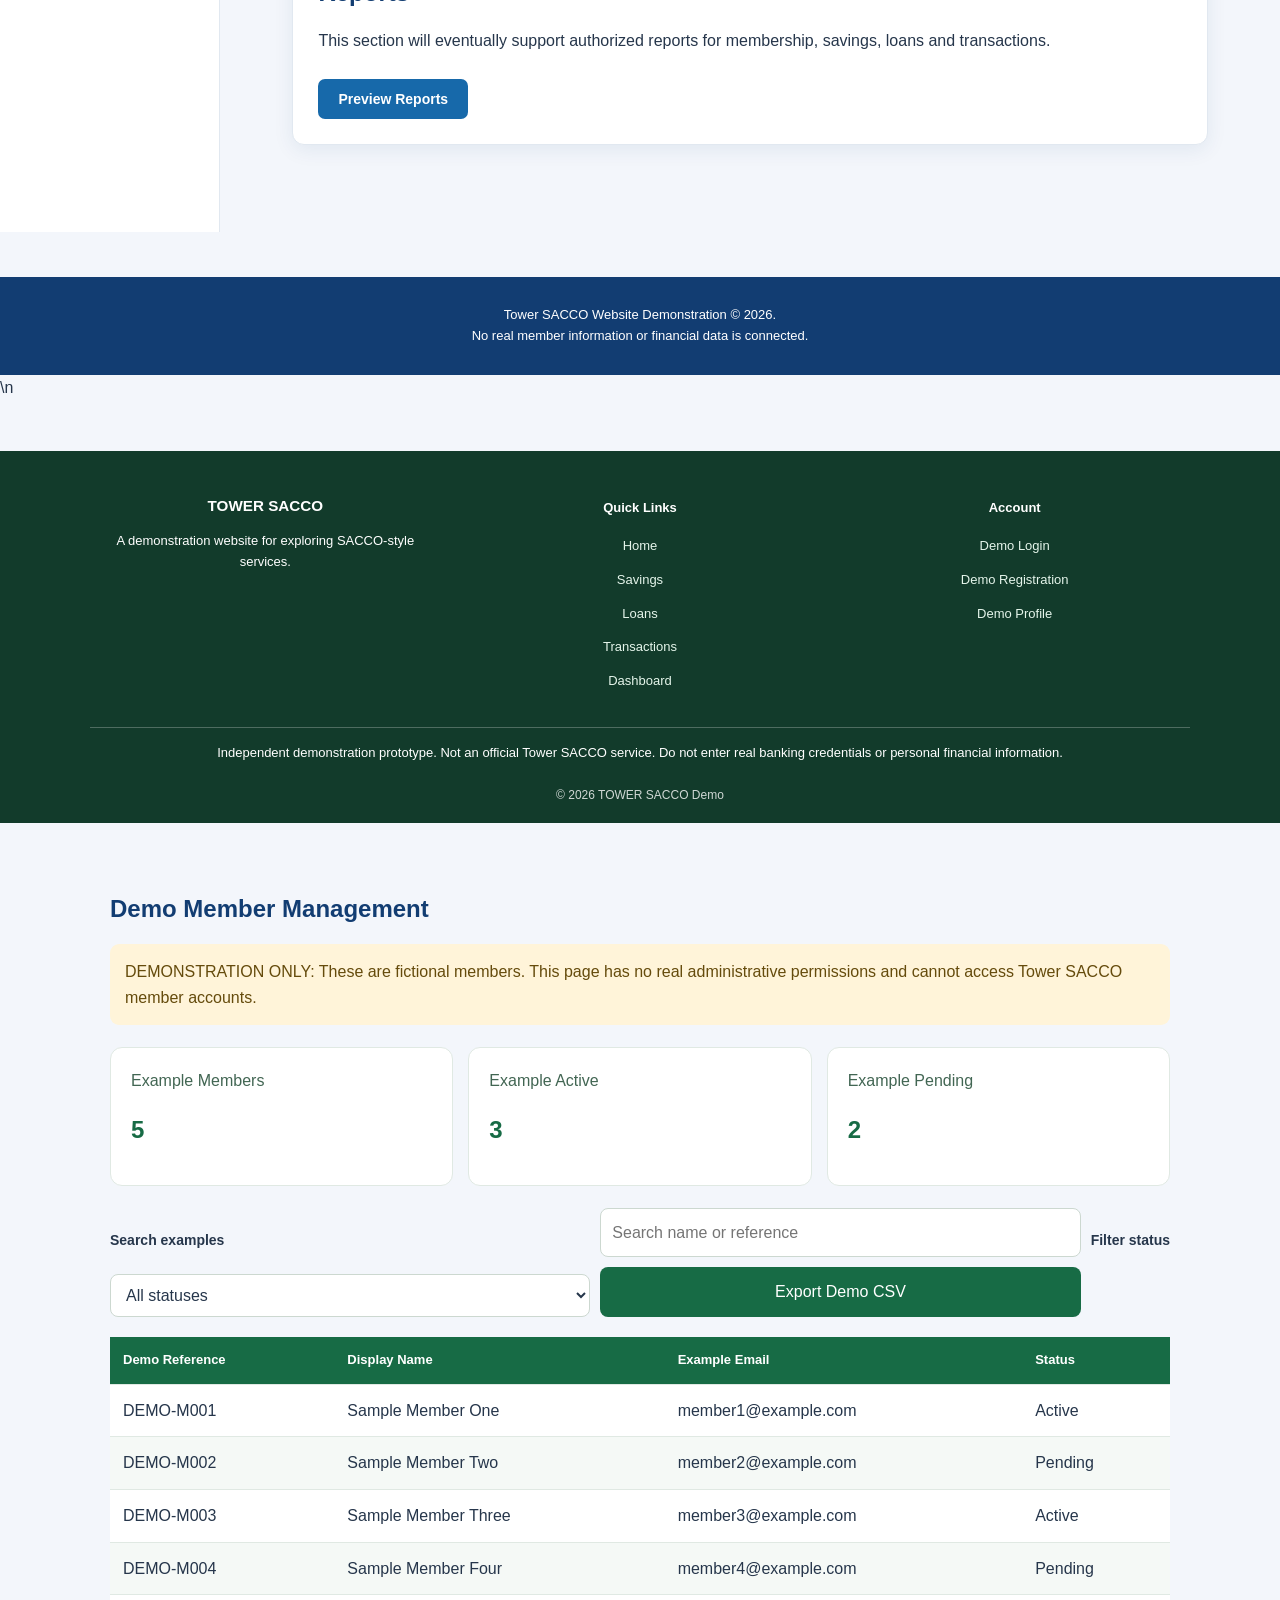
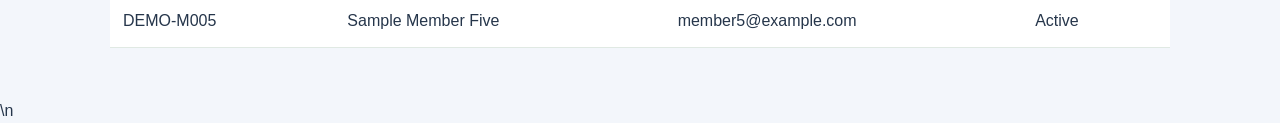
==== commit 293f5168: "Add browser-persisted dark mode" ====
--- a/admin.html
+++ b/admin.html
@@ -578,5 +578,7 @@
   render();
 })();
 </script>
-\n</body>
+\n    <script src="notifications.js"></script>
+    <script src="theme.js"></script>
+</body>
 </html>
